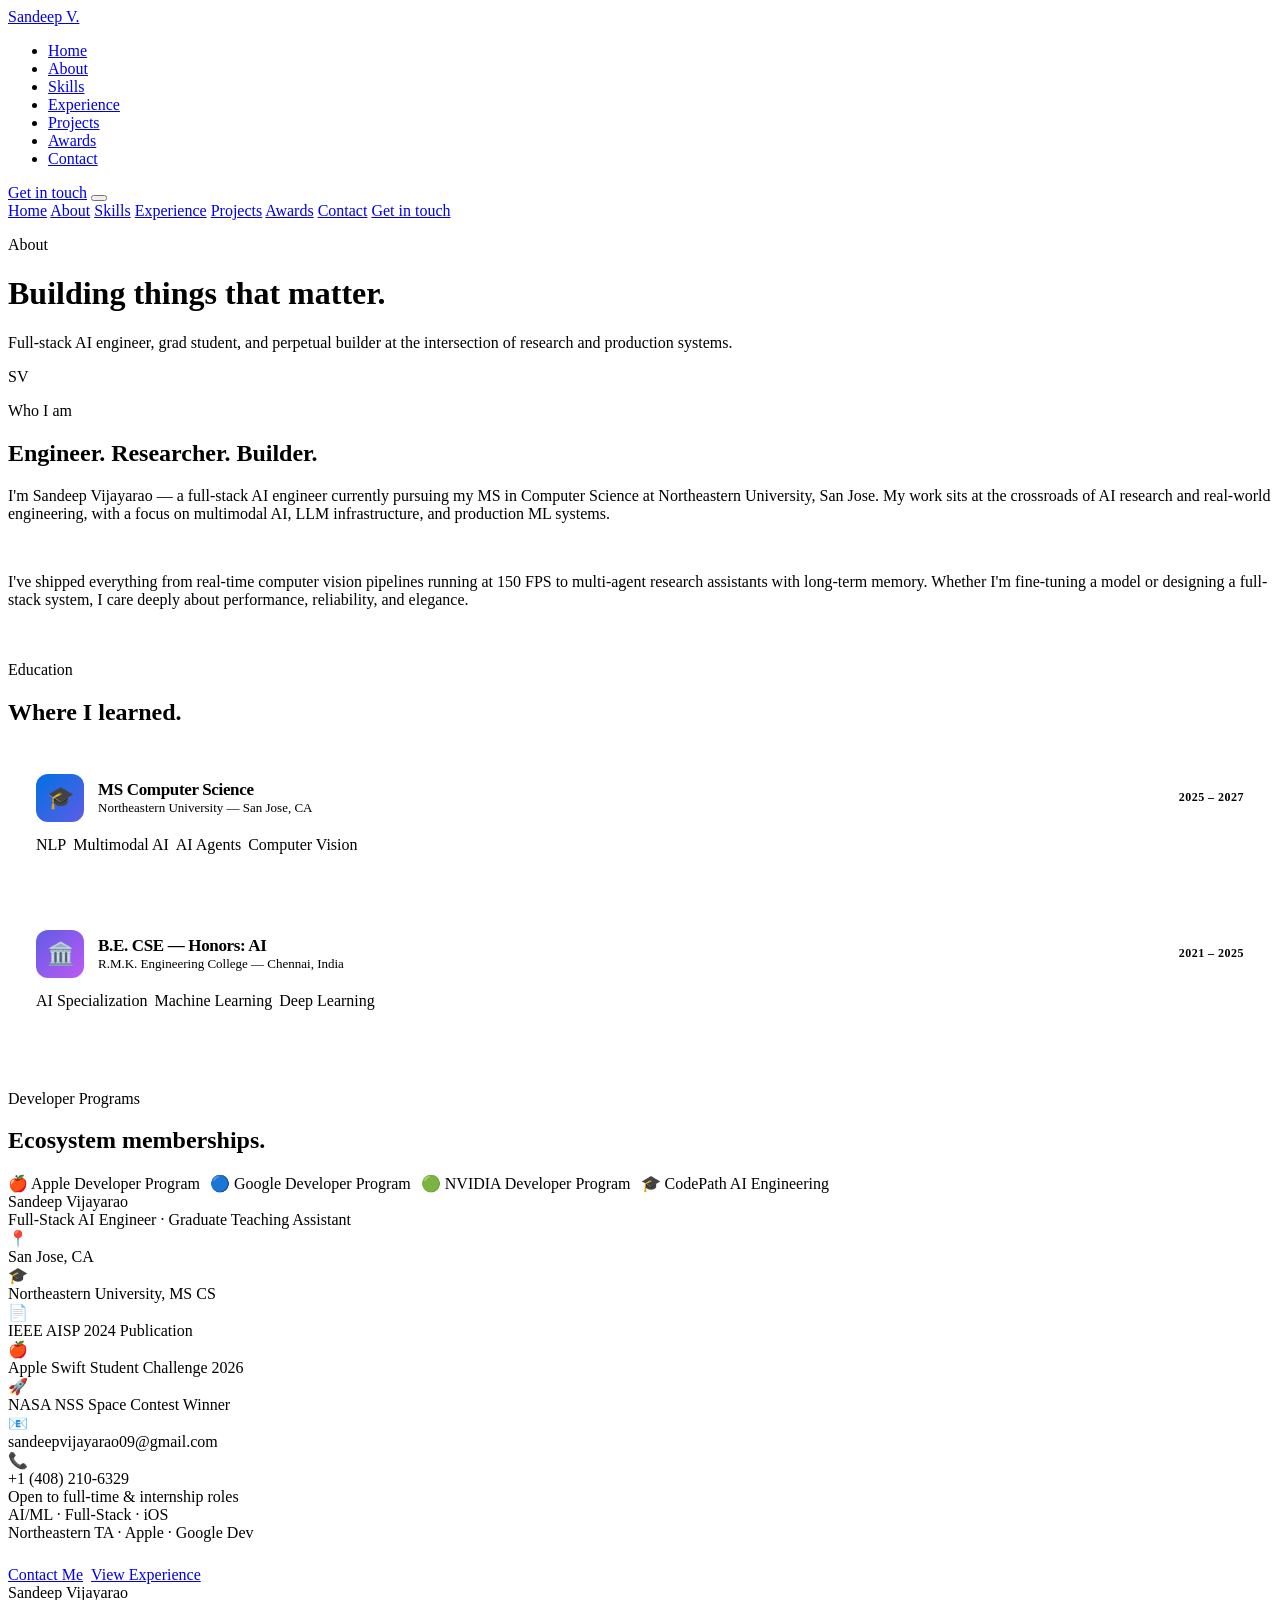
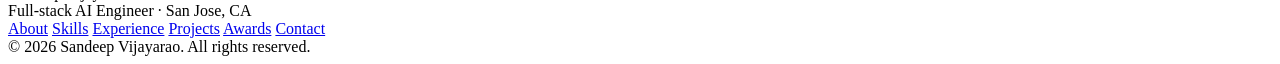
==== about.html @ e849b3b1 "Add files via upload" ====
<!DOCTYPE html>
<html lang="en">
<head>
  <meta charset="UTF-8" />
  <meta name="viewport" content="width=device-width, initial-scale=1.0" />
  <title>About — Sandeep Vijayarao</title>
  <meta name="description" content="Learn about Sandeep Vijayarao — full-stack AI engineer, MS Computer Science student at Northeastern University, Apple Swift Student Challenge winner." />
  <link rel="preconnect" href="https://fonts.googleapis.com" />
  <link rel="preconnect" href="https://fonts.gstatic.com" crossorigin />
  <link href="https://fonts.googleapis.com/css2?family=Inter:wght@300;400;500;600;700&display=swap" rel="stylesheet" />
  <link rel="stylesheet" href="css/style.css" />
</head>
<body>

  <header class="nav">
    <div class="nav__inner">
      <a class="nav__logo" href="index.html">Sandeep <span>V.</span></a>
      <nav aria-label="Primary">
        <ul class="nav__links">
          <li><a href="index.html">Home</a></li>
          <li><a href="about.html">About</a></li>
          <li><a href="skills.html">Skills</a></li>
          <li><a href="experience.html">Experience</a></li>
          <li><a href="projects.html">Projects</a></li>
          <li><a href="awards.html">Awards</a></li>
          <li><a href="contact.html">Contact</a></li>
        </ul>
      </nav>
      <a class="nav__cta" href="contact.html">Get in touch</a>
      <button class="nav__burger" aria-label="Toggle menu" aria-expanded="false">
        <span></span><span></span><span></span>
      </button>
    </div>
    <nav class="nav__drawer" aria-label="Mobile">
      <a href="index.html">Home</a>
      <a href="about.html">About</a>
      <a href="skills.html">Skills</a>
      <a href="experience.html">Experience</a>
      <a href="projects.html">Projects</a>
      <a href="awards.html">Awards</a>
      <a href="contact.html">Contact</a>
      <a class="nav__cta" href="contact.html">Get in touch</a>
    </nav>
  </header>

  <main class="page">
    <div class="page-hero">
      <div class="container">
        <p class="page-hero__eyebrow">About</p>
        <h1 class="page-hero__title">Building things that matter.</h1>
        <p class="page-hero__sub">Full-stack AI engineer, grad student, and perpetual builder at the intersection of research and production systems.</p>
      </div>
    </div>

    <section class="section">
      <div class="container">
        <div class="about-grid">

          <!-- Left: content -->
          <div>
            <div class="reveal">
              <div class="about-avatar-wrap">
                <div class="about-avatar">SV</div>
              </div>
              <p class="section__label">Who I am</p>
              <h2 class="section__title">Engineer. Researcher. Builder.</h2>
              <div class="divider"></div>
              <p class="section__body">
                I'm Sandeep Vijayarao — a full-stack AI engineer currently pursuing my MS in Computer Science at Northeastern University, San Jose. My work sits at the crossroads of AI research and real-world engineering, with a focus on multimodal AI, LLM infrastructure, and production ML systems.
              </p>
              <br />
              <p class="section__body">
                I've shipped everything from real-time computer vision pipelines running at 150 FPS to multi-agent research assistants with long-term memory. Whether I'm fine-tuning a model or designing a full-stack system, I care deeply about performance, reliability, and elegance.
              </p>
            </div>

            <div class="reveal" style="margin-top: 52px;">
              <p class="section__label">Education</p>
              <h2 class="section__title">Where I learned.</h2>
              <div class="divider"></div>

              <div style="display:flex; flex-direction:column; gap:20px;">
                <div class="card card--flat" style="padding:28px; background:var(--bg-secondary);">
                  <div style="display:flex; align-items:center; gap:14px; margin-bottom:14px;">
                    <div style="width:48px;height:48px;border-radius:12px;background:linear-gradient(135deg,#0071e3,#5e5ce6);display:flex;align-items:center;justify-content:center;font-size:22px;flex-shrink:0;">🎓</div>
                    <div>
                      <div style="font-size:17px;font-weight:700;letter-spacing:-0.02em;">MS Computer Science</div>
                      <div style="font-size:13px;color:var(--text-secondary);">Northeastern University &mdash; San Jose, CA</div>
                    </div>
                    <div style="margin-left:auto;font-size:12px;font-weight:600;color:var(--text-tertiary);text-transform:uppercase;letter-spacing:0.04em;">2025 – 2027</div>
                  </div>
                  <div style="display:flex;flex-wrap:wrap;gap:7px;">
                    <span class="pill">NLP</span>
                    <span class="pill">Multimodal AI</span>
                    <span class="pill">AI Agents</span>
                    <span class="pill">Computer Vision</span>
                  </div>
                </div>

                <div class="card card--flat" style="padding:28px; background:var(--bg-secondary);">
                  <div style="display:flex; align-items:center; gap:14px; margin-bottom:14px;">
                    <div style="width:48px;height:48px;border-radius:12px;background:linear-gradient(135deg,#5e5ce6,#bf5af2);display:flex;align-items:center;justify-content:center;font-size:22px;flex-shrink:0;">🏛️</div>
                    <div>
                      <div style="font-size:17px;font-weight:700;letter-spacing:-0.02em;">B.E. CSE &mdash; Honors: AI</div>
                      <div style="font-size:13px;color:var(--text-secondary);">R.M.K. Engineering College &mdash; Chennai, India</div>
                    </div>
                    <div style="margin-left:auto;font-size:12px;font-weight:600;color:var(--text-tertiary);text-transform:uppercase;letter-spacing:0.04em;">2021 – 2025</div>
                  </div>
                  <div style="display:flex;flex-wrap:wrap;gap:7px;">
                    <span class="pill">AI Specialization</span>
                    <span class="pill">Machine Learning</span>
                    <span class="pill">Deep Learning</span>
                  </div>
                </div>
              </div>
            </div>

            <div class="reveal" style="margin-top:52px;">
              <p class="section__label">Developer Programs</p>
              <h2 class="section__title">Ecosystem memberships.</h2>
              <div class="divider"></div>
              <div style="display:flex; flex-wrap:wrap; gap:10px;">
                <span class="pill">🍎 Apple Developer Program</span>
                <span class="pill">🔵 Google Developer Program</span>
                <span class="pill">🟢 NVIDIA Developer Program</span>
                <span class="pill">🎓 CodePath AI Engineering</span>
              </div>
            </div>
          </div>

          <!-- Right: sticky card -->
          <div>
            <div class="about-card reveal">
              <div class="about-card__name">Sandeep Vijayarao</div>
              <div class="about-card__role">Full-Stack AI Engineer &middot; Graduate Teaching Assistant</div>

              <div class="about-card__list">
                <div class="about-card__item">
                  <div class="about-card__item-icon">📍</div>
                  San Jose, CA
                </div>
                <div class="about-card__item">
                  <div class="about-card__item-icon">🎓</div>
                  Northeastern University, MS CS
                </div>
                <div class="about-card__item">
                  <div class="about-card__item-icon">📄</div>
                  IEEE AISP 2024 Publication
                </div>
                <div class="about-card__item">
                  <div class="about-card__item-icon">🍎</div>
                  Apple Swift Student Challenge 2026
                </div>
                <div class="about-card__item">
                  <div class="about-card__item-icon">🚀</div>
                  NASA NSS Space Contest Winner
                </div>
                <div class="about-card__item">
                  <div class="about-card__item-icon">📧</div>
                  sandeepvijayarao09@gmail.com
                </div>
                <div class="about-card__item">
                  <div class="about-card__item-icon">📞</div>
                  +1 (408) 210-6329
                </div>
              </div>

              <div class="about-card__footer">
                <div class="about-status">
                  <span class="status-dot" style="background:#30d158;"></span>
                  Open to full-time &amp; internship roles
                </div>
                <div class="about-status">
                  <span class="status-dot" style="background:var(--accent);"></span>
                  AI/ML &middot; Full-Stack &middot; iOS
                </div>
                <div class="about-status">
                  <span class="status-dot" style="background:#5e5ce6;"></span>
                  Northeastern TA &middot; Apple &middot; Google Dev
                </div>
              </div>

              <div style="margin-top:24px; display:flex; gap:8px; flex-wrap:wrap;">
                <a class="btn btn--primary btn--sm" href="contact.html">Contact Me</a>
                <a class="btn btn--secondary btn--sm" href="experience.html">View Experience</a>
              </div>
            </div>
          </div>

        </div>
      </div>
    </section>
  </main>

  <footer class="footer">
    <div class="container">
      <div class="footer__inner">
        <div>
          <div class="footer__brand">Sandeep Vijayarao</div>
          <div class="footer__tagline">Full-stack AI Engineer &middot; San Jose, CA</div>
        </div>
        <nav class="footer__links" aria-label="Footer">
          <a href="about.html">About</a>
          <a href="skills.html">Skills</a>
          <a href="experience.html">Experience</a>
          <a href="projects.html">Projects</a>
          <a href="awards.html">Awards</a>
          <a href="contact.html">Contact</a>
        </nav>
      </div>
      <div class="footer__copy">&copy; 2026 Sandeep Vijayarao. All rights reserved.</div>
    </div>
  </footer>

  <script src="js/main.js"></script>
</body>
</html>
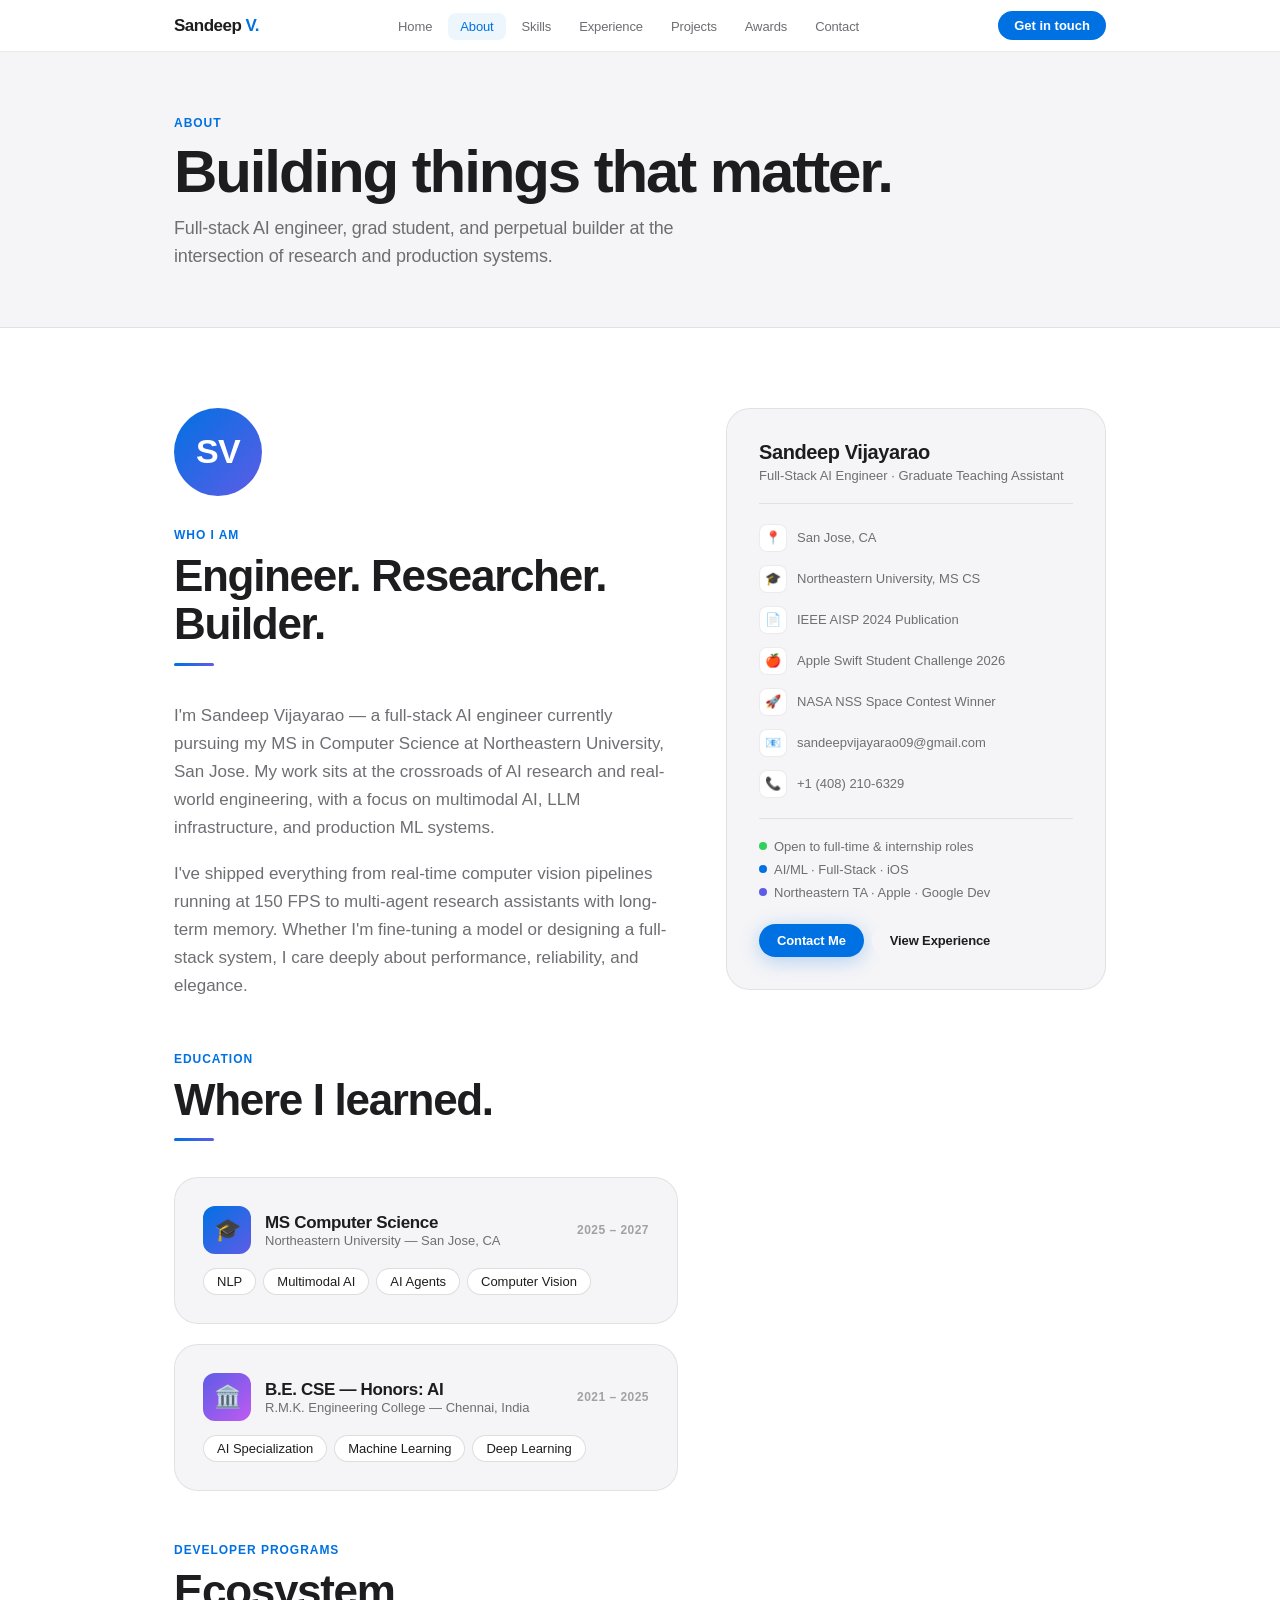
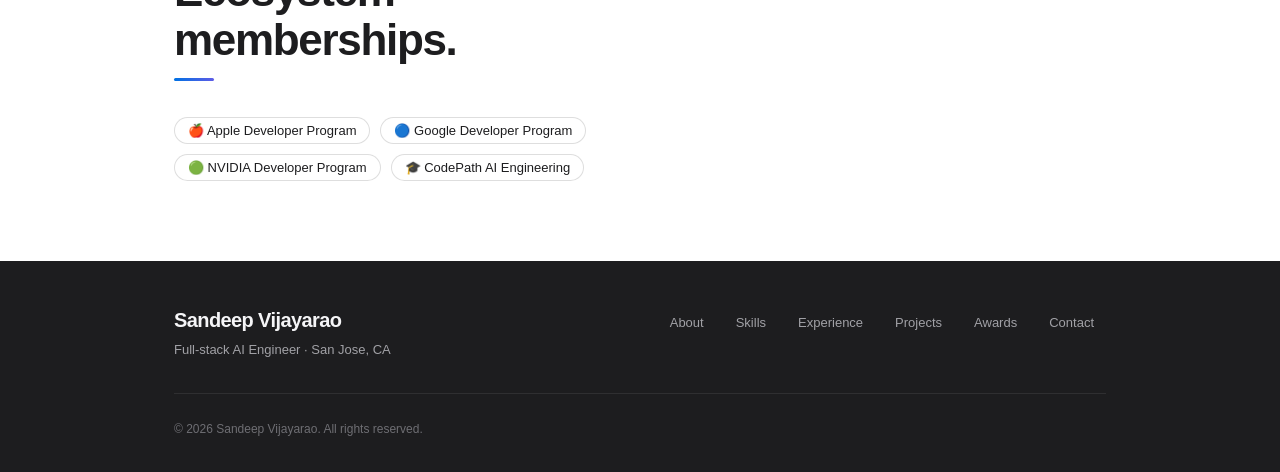
==== commit 7f361302: "Update stylesheet and script links in about.html" ====
--- a/about.html
+++ b/about.html
@@ -8,7 +8,7 @@
   <link rel="preconnect" href="https://fonts.googleapis.com" />
   <link rel="preconnect" href="https://fonts.gstatic.com" crossorigin />
   <link href="https://fonts.googleapis.com/css2?family=Inter:wght@300;400;500;600;700&display=swap" rel="stylesheet" />
-  <link rel="stylesheet" href="css/style.css" />
+  <link rel="stylesheet" href="style.css" />
 </head>
 <body>
 
@@ -212,6 +212,6 @@
     </div>
   </footer>
 
-  <script src="js/main.js"></script>
+  <script src="main.js"></script>
 </body>
 </html>
--- a/style.css
+++ b/style.css
@@ -0,0 +1,1181 @@
+/* ============================================================
+   ROOT & RESET
+   ============================================================ */
+*, *::before, *::after { box-sizing: border-box; margin: 0; padding: 0; }
+
+:root {
+  --bg:             #ffffff;
+  --bg-secondary:   #f5f5f7;
+  --bg-tertiary:    #fbfbfd;
+  --text-primary:   #1d1d1f;
+  --text-secondary: #6e6e73;
+  --text-tertiary:  #a1a1a6;
+  --accent:         #0071e3;
+  --accent-hover:   #0077ed;
+  --accent-dark:    #005bbf;
+  --border:         rgba(0,0,0,0.08);
+  --border-strong:  rgba(0,0,0,0.13);
+  --shadow-xs:      0 1px 4px rgba(0,0,0,0.05);
+  --shadow-sm:      0 2px 12px rgba(0,0,0,0.06);
+  --shadow-md:      0 8px 40px rgba(0,0,0,0.10);
+  --shadow-lg:      0 20px 60px rgba(0,0,0,0.13);
+  --radius-sm:      12px;
+  --radius-md:      18px;
+  --radius-lg:      24px;
+  --nav-h:          52px;
+  --max-w:          980px;
+  --font: "Inter", -apple-system, BlinkMacSystemFont, "SF Pro Display", "Segoe UI", sans-serif;
+  --transition: 0.22s ease;
+}
+
+html {
+  scroll-behavior: smooth;
+  -webkit-font-smoothing: antialiased;
+  -moz-osx-font-smoothing: grayscale;
+}
+
+body {
+  font-family: var(--font);
+  background: var(--bg);
+  color: var(--text-primary);
+  overflow-x: hidden;
+  min-height: 100vh;
+}
+
+img { display: block; max-width: 100%; }
+a { color: inherit; text-decoration: none; }
+ul, ol { list-style: none; }
+
+/* ============================================================
+   NAV
+   ============================================================ */
+.nav {
+  position: fixed;
+  top: 0; left: 0; right: 0;
+  z-index: 200;
+  height: var(--nav-h);
+  background: rgba(255,255,255,0.76);
+  backdrop-filter: saturate(180%) blur(24px);
+  -webkit-backdrop-filter: saturate(180%) blur(24px);
+  border-bottom: 1px solid var(--border);
+}
+
+.nav__inner {
+  max-width: var(--max-w);
+  margin: 0 auto;
+  height: 100%;
+  display: flex;
+  align-items: center;
+  justify-content: space-between;
+  padding: 0 24px;
+}
+
+.nav__logo {
+  font-size: 17px;
+  font-weight: 700;
+  color: var(--text-primary);
+  letter-spacing: -0.03em;
+  flex-shrink: 0;
+}
+
+.nav__logo span { color: var(--accent); }
+
+.nav__links {
+  display: flex;
+  gap: 4px;
+}
+
+.nav__links a {
+  font-size: 13px;
+  font-weight: 500;
+  color: var(--text-secondary);
+  padding: 6px 12px;
+  border-radius: 8px;
+  transition: color var(--transition), background var(--transition);
+  letter-spacing: -0.01em;
+  white-space: nowrap;
+}
+
+.nav__links a:hover   { color: var(--text-primary); background: var(--bg-secondary); }
+.nav__links a.active  { color: var(--accent); background: rgba(0,113,227,0.07); }
+
+.nav__cta {
+  display: inline-flex;
+  align-items: center;
+  gap: 5px;
+  font-size: 13px;
+  font-weight: 600;
+  color: #fff;
+  background: var(--accent);
+  padding: 7px 16px;
+  border-radius: 100px;
+  transition: background var(--transition), transform var(--transition), box-shadow var(--transition);
+  white-space: nowrap;
+  flex-shrink: 0;
+}
+
+.nav__cta:hover {
+  background: var(--accent-hover);
+  transform: translateY(-1px);
+  box-shadow: 0 4px 16px rgba(0,113,227,0.30);
+}
+
+/* Hamburger */
+.nav__burger {
+  display: none;
+  flex-direction: column;
+  gap: 5px;
+  cursor: pointer;
+  padding: 4px;
+  border: none;
+  background: none;
+}
+
+.nav__burger span {
+  display: block;
+  width: 22px;
+  height: 2px;
+  background: var(--text-primary);
+  border-radius: 2px;
+  transition: transform var(--transition), opacity var(--transition);
+}
+
+/* Mobile drawer */
+.nav__drawer {
+  display: none;
+  position: fixed;
+  top: var(--nav-h);
+  left: 0; right: 0;
+  background: rgba(255,255,255,0.97);
+  backdrop-filter: blur(24px);
+  border-bottom: 1px solid var(--border);
+  padding: 16px 24px 20px;
+  z-index: 199;
+  flex-direction: column;
+  gap: 4px;
+  box-shadow: var(--shadow-md);
+}
+
+.nav__drawer a {
+  font-size: 15px;
+  font-weight: 500;
+  color: var(--text-secondary);
+  padding: 10px 12px;
+  border-radius: 10px;
+  transition: color var(--transition), background var(--transition);
+}
+
+.nav__drawer a:hover  { color: var(--text-primary); background: var(--bg-secondary); }
+.nav__drawer a.active { color: var(--accent); background: rgba(0,113,227,0.07); }
+.nav__drawer .nav__cta { margin-top: 8px; justify-content: center; }
+
+/* Open state */
+.nav--open .nav__drawer { display: flex; }
+.nav--open .nav__burger span:nth-child(1) { transform: translateY(7px) rotate(45deg); }
+.nav--open .nav__burger span:nth-child(2) { opacity: 0; }
+.nav--open .nav__burger span:nth-child(3) { transform: translateY(-7px) rotate(-45deg); }
+
+/* ============================================================
+   PAGE WRAPPER
+   ============================================================ */
+.page {
+  padding-top: var(--nav-h);
+  min-height: 100vh;
+}
+
+.container {
+  max-width: var(--max-w);
+  margin: 0 auto;
+  padding: 0 24px;
+}
+
+/* ============================================================
+   PAGE HERO (shared banner for inner pages)
+   ============================================================ */
+.page-hero {
+  background: var(--bg-secondary);
+  padding: 64px 0 56px;
+  border-bottom: 1px solid var(--border);
+}
+
+.page-hero__eyebrow {
+  font-size: 12px;
+  font-weight: 700;
+  text-transform: uppercase;
+  letter-spacing: 0.08em;
+  color: var(--accent);
+  margin-bottom: 10px;
+}
+
+.page-hero__title {
+  font-size: clamp(36px, 5vw, 60px);
+  font-weight: 700;
+  letter-spacing: -0.035em;
+  line-height: 1.05;
+  color: var(--text-primary);
+}
+
+.page-hero__sub {
+  font-size: 18px;
+  color: var(--text-secondary);
+  margin-top: 12px;
+  max-width: 520px;
+  line-height: 1.55;
+  letter-spacing: -0.01em;
+}
+
+/* ============================================================
+   SECTION UTILITIES
+   ============================================================ */
+.section { padding: 80px 0; }
+.section--alt { background: var(--bg-secondary); }
+.section--dark { background: #1d1d1f; color: #f5f5f7; }
+
+.section__label {
+  font-size: 12px;
+  font-weight: 700;
+  text-transform: uppercase;
+  letter-spacing: 0.08em;
+  color: var(--accent);
+  margin-bottom: 10px;
+}
+
+.section__dark .section__label { color: #5e5ce6; }
+
+.section__title {
+  font-size: clamp(28px, 4vw, 44px);
+  font-weight: 700;
+  letter-spacing: -0.03em;
+  line-height: 1.1;
+  margin-bottom: 12px;
+}
+
+.section__body {
+  font-size: 17px;
+  color: var(--text-secondary);
+  line-height: 1.65;
+  max-width: 600px;
+}
+
+.divider {
+  width: 40px; height: 3px;
+  background: linear-gradient(90deg, var(--accent), #5e5ce6);
+  border-radius: 2px;
+  margin: 14px 0 36px;
+}
+
+.divider--center { margin-left: auto; margin-right: auto; }
+.divider--purple { background: linear-gradient(90deg, #5e5ce6, #bf5af2); }
+
+/* ============================================================
+   BUTTONS
+   ============================================================ */
+.btn {
+  display: inline-flex;
+  align-items: center;
+  gap: 7px;
+  font-size: 15px;
+  font-weight: 600;
+  border-radius: 100px;
+  padding: 13px 26px;
+  text-decoration: none;
+  transition: background var(--transition), transform var(--transition), box-shadow var(--transition);
+  cursor: pointer;
+  border: none;
+  letter-spacing: -0.01em;
+}
+
+.btn--primary {
+  background: var(--accent);
+  color: #fff;
+  box-shadow: 0 4px 20px rgba(0,113,227,0.28);
+}
+
+.btn--primary:hover {
+  background: var(--accent-hover);
+  transform: translateY(-2px);
+  box-shadow: 0 6px 28px rgba(0,113,227,0.38);
+}
+
+.btn--secondary {
+  background: var(--bg-secondary);
+  color: var(--text-primary);
+}
+
+.btn--secondary:hover {
+  background: #e8e8ed;
+  transform: translateY(-2px);
+}
+
+.btn--outline {
+  background: transparent;
+  color: var(--accent);
+  border: 1.5px solid var(--accent);
+}
+
+.btn--outline:hover {
+  background: rgba(0,113,227,0.06);
+  transform: translateY(-2px);
+}
+
+.btn--sm { font-size: 13px; padding: 9px 18px; }
+
+/* ============================================================
+   CARDS
+   ============================================================ */
+.card {
+  background: var(--bg);
+  border-radius: var(--radius-lg);
+  border: 1px solid var(--border);
+  box-shadow: var(--shadow-sm);
+  transition: transform var(--transition), box-shadow var(--transition);
+}
+
+.card:hover {
+  transform: translateY(-4px);
+  box-shadow: var(--shadow-lg);
+}
+
+.card--flat { box-shadow: none; }
+.card--flat:hover { box-shadow: var(--shadow-md); }
+
+.card--dark {
+  background: rgba(255,255,255,0.04);
+  border-color: rgba(255,255,255,0.10);
+}
+
+.card--dark:hover { background: rgba(255,255,255,0.07); }
+
+/* ============================================================
+   TAGS / PILLS
+   ============================================================ */
+.tag {
+  display: inline-block;
+  font-size: 11px;
+  font-weight: 700;
+  text-transform: uppercase;
+  letter-spacing: 0.04em;
+  padding: 3px 10px;
+  border-radius: 100px;
+}
+
+.tag--blue   { background: rgba(0,113,227,0.10);  color: #0055b8; }
+.tag--purple { background: rgba(94,92,230,0.10);  color: #4846b8; }
+.tag--green  { background: rgba(48,209,88,0.12);  color: #1a7a3a; }
+.tag--orange { background: rgba(255,159,10,0.12); color: #955a00; }
+.tag--red    { background: rgba(255,69,58,0.10);  color: #b52b22; }
+.tag--indigo { background: rgba(191,90,242,0.10); color: #7d35a8; }
+
+.pill {
+  display: inline-block;
+  font-size: 13px;
+  font-weight: 500;
+  color: var(--text-primary);
+  background: var(--bg);
+  border: 1px solid var(--border-strong);
+  padding: 5px 13px;
+  border-radius: 100px;
+}
+
+/* ============================================================
+   REVEAL ANIMATION
+   ============================================================ */
+.reveal {
+  opacity: 0;
+  transform: translateY(20px);
+  transition: opacity 0.55s ease, transform 0.55s ease;
+}
+
+.reveal.visible { opacity: 1; transform: none; }
+
+/* stagger children */
+.reveal-group > * {
+  opacity: 0;
+  transform: translateY(20px);
+  transition: opacity 0.5s ease, transform 0.5s ease;
+}
+
+.reveal-group.visible > *:nth-child(1) { opacity:1; transform:none; transition-delay:0.05s; }
+.reveal-group.visible > *:nth-child(2) { opacity:1; transform:none; transition-delay:0.12s; }
+.reveal-group.visible > *:nth-child(3) { opacity:1; transform:none; transition-delay:0.19s; }
+.reveal-group.visible > *:nth-child(4) { opacity:1; transform:none; transition-delay:0.26s; }
+.reveal-group.visible > *:nth-child(5) { opacity:1; transform:none; transition-delay:0.33s; }
+.reveal-group.visible > *:nth-child(6) { opacity:1; transform:none; transition-delay:0.40s; }
+.reveal-group.visible > *:nth-child(7) { opacity:1; transform:none; transition-delay:0.47s; }
+
+/* ============================================================
+   FOOTER
+   ============================================================ */
+.footer {
+  background: #1d1d1f;
+  color: #a1a1a6;
+  padding: 48px 0 36px;
+}
+
+.footer__inner {
+  display: grid;
+  grid-template-columns: 1fr auto;
+  gap: 32px;
+  align-items: start;
+  padding-bottom: 32px;
+  border-bottom: 1px solid rgba(255,255,255,0.08);
+  margin-bottom: 28px;
+}
+
+.footer__brand { font-size: 20px; font-weight: 700; color: #f5f5f7; letter-spacing: -0.03em; margin-bottom: 8px; }
+.footer__tagline { font-size: 13px; color: #a1a1a6; max-width: 280px; line-height: 1.6; }
+
+.footer__links {
+  display: flex;
+  gap: 8px;
+  flex-wrap: wrap;
+  justify-content: flex-end;
+}
+
+.footer__links a {
+  font-size: 13px;
+  color: #a1a1a6;
+  padding: 6px 12px;
+  border-radius: 8px;
+  transition: color var(--transition), background var(--transition);
+}
+
+.footer__links a:hover { color: #f5f5f7; background: rgba(255,255,255,0.06); }
+
+.footer__copy { font-size: 12px; color: #6e6e73; }
+
+/* ============================================================
+   ---- HOME PAGE ----
+   ============================================================ */
+
+/* Hero */
+.hero {
+  min-height: 100svh;
+  display: flex;
+  flex-direction: column;
+  align-items: center;
+  justify-content: center;
+  text-align: center;
+  padding: calc(var(--nav-h) + 60px) 24px 80px;
+  background: linear-gradient(180deg, #fbfbfd 0%, #ffffff 100%);
+  position: relative;
+  overflow: hidden;
+}
+
+.hero::before {
+  content: "";
+  position: absolute;
+  top: -180px; left: 50%;
+  transform: translateX(-50%);
+  width: 860px; height: 860px;
+  background: radial-gradient(circle, rgba(0,113,227,0.065) 0%, transparent 68%);
+  pointer-events: none;
+}
+
+.hero__badge {
+  display: inline-flex;
+  align-items: center;
+  gap: 8px;
+  font-size: 12px;
+  font-weight: 600;
+  color: var(--accent);
+  letter-spacing: 0.05em;
+  text-transform: uppercase;
+  margin-bottom: 28px;
+  padding: 6px 16px;
+  background: rgba(0,113,227,0.07);
+  border-radius: 100px;
+  border: 1px solid rgba(0,113,227,0.16);
+}
+
+.hero__badge-dot {
+  width: 7px; height: 7px;
+  background: #30d158;
+  border-radius: 50%;
+  flex-shrink: 0;
+  box-shadow: 0 0 0 2px rgba(48,209,88,0.2);
+  animation: pulse 2s infinite;
+}
+
+@keyframes pulse {
+  0%, 100% { box-shadow: 0 0 0 2px rgba(48,209,88,0.2); }
+  50%       { box-shadow: 0 0 0 6px rgba(48,209,88,0.0); }
+}
+
+.hero__name {
+  font-size: clamp(54px, 9vw, 100px);
+  font-weight: 700;
+  letter-spacing: -0.045em;
+  line-height: 0.97;
+  color: var(--text-primary);
+  margin-bottom: 22px;
+}
+
+.hero__name-grad {
+  background: linear-gradient(135deg, #0071e3 0%, #5e5ce6 48%, #bf5af2 100%);
+  -webkit-background-clip: text;
+  -webkit-text-fill-color: transparent;
+  background-clip: text;
+}
+
+.hero__subtitle {
+  font-size: clamp(17px, 2.4vw, 22px);
+  color: var(--text-secondary);
+  max-width: 540px;
+  line-height: 1.52;
+  letter-spacing: -0.012em;
+  margin-bottom: 40px;
+}
+
+.hero__actions {
+  display: flex;
+  gap: 12px;
+  flex-wrap: wrap;
+  justify-content: center;
+  margin-bottom: 72px;
+}
+
+.hero__stats {
+  display: flex;
+  gap: 0;
+  border: 1px solid var(--border);
+  border-radius: var(--radius-md);
+  overflow: hidden;
+  background: var(--bg);
+  box-shadow: var(--shadow-sm);
+}
+
+.hero__stat {
+  padding: 20px 32px;
+  text-align: center;
+  border-right: 1px solid var(--border);
+  flex: 1;
+  min-width: 100px;
+}
+
+.hero__stat:last-child { border-right: none; }
+
+.hero__stat-value {
+  font-size: 26px;
+  font-weight: 700;
+  letter-spacing: -0.03em;
+  color: var(--text-primary);
+  line-height: 1;
+}
+
+.hero__stat-label {
+  font-size: 11px;
+  font-weight: 600;
+  text-transform: uppercase;
+  letter-spacing: 0.05em;
+  color: var(--text-tertiary);
+  margin-top: 5px;
+}
+
+/* Quick nav cards on home */
+.home-nav {
+  display: grid;
+  grid-template-columns: repeat(3, 1fr);
+  gap: 16px;
+  margin-top: 48px;
+}
+
+.home-nav__card {
+  background: var(--bg);
+  border: 1px solid var(--border);
+  border-radius: var(--radius-md);
+  padding: 28px 24px;
+  display: flex;
+  flex-direction: column;
+  gap: 10px;
+  transition: transform var(--transition), box-shadow var(--transition), border-color var(--transition);
+}
+
+.home-nav__card:hover {
+  transform: translateY(-4px);
+  box-shadow: var(--shadow-md);
+  border-color: rgba(0,113,227,0.2);
+}
+
+.home-nav__icon {
+  font-size: 26px;
+  width: 48px; height: 48px;
+  display: flex;
+  align-items: center;
+  justify-content: center;
+  border-radius: 12px;
+  background: var(--bg-secondary);
+}
+
+.home-nav__title {
+  font-size: 16px;
+  font-weight: 600;
+  letter-spacing: -0.015em;
+}
+
+.home-nav__desc {
+  font-size: 13px;
+  color: var(--text-secondary);
+  line-height: 1.55;
+}
+
+.home-nav__arrow {
+  font-size: 18px;
+  color: var(--accent);
+  margin-top: auto;
+}
+
+/* ============================================================
+   ---- ABOUT PAGE ----
+   ============================================================ */
+.about-grid {
+  display: grid;
+  grid-template-columns: 1fr 380px;
+  gap: 48px;
+  align-items: start;
+}
+
+.about-avatar-wrap {
+  position: relative;
+  margin-bottom: 32px;
+}
+
+.about-avatar {
+  width: 88px; height: 88px;
+  background: linear-gradient(135deg, #0071e3, #5e5ce6);
+  border-radius: 50%;
+  display: flex;
+  align-items: center;
+  justify-content: center;
+  font-size: 34px;
+  font-weight: 700;
+  color: #fff;
+  letter-spacing: -0.02em;
+}
+
+.about-card {
+  background: var(--bg-secondary);
+  border-radius: var(--radius-lg);
+  padding: 32px;
+  border: 1px solid var(--border);
+  position: sticky;
+  top: calc(var(--nav-h) + 24px);
+}
+
+.about-card__name {
+  font-size: 20px;
+  font-weight: 700;
+  letter-spacing: -0.02em;
+  margin-bottom: 4px;
+}
+
+.about-card__role {
+  font-size: 13px;
+  color: var(--text-secondary);
+  margin-bottom: 20px;
+  padding-bottom: 20px;
+  border-bottom: 1px solid var(--border);
+}
+
+.about-card__list {
+  display: flex;
+  flex-direction: column;
+  gap: 13px;
+}
+
+.about-card__item {
+  display: flex;
+  align-items: center;
+  gap: 10px;
+  font-size: 13px;
+  color: var(--text-secondary);
+}
+
+.about-card__item-icon {
+  width: 28px; height: 28px;
+  background: var(--bg);
+  border-radius: 8px;
+  border: 1px solid var(--border);
+  display: flex;
+  align-items: center;
+  justify-content: center;
+  font-size: 13px;
+  flex-shrink: 0;
+}
+
+.about-status {
+  display: flex;
+  align-items: center;
+  gap: 7px;
+  font-size: 13px;
+  color: var(--text-secondary);
+}
+
+.status-dot {
+  width: 8px; height: 8px;
+  border-radius: 50%;
+  flex-shrink: 0;
+}
+
+.about-card__footer {
+  margin-top: 20px;
+  padding-top: 20px;
+  border-top: 1px solid var(--border);
+  display: flex;
+  flex-direction: column;
+  gap: 8px;
+}
+
+/* ============================================================
+   ---- SKILLS PAGE ----
+   ============================================================ */
+.skills-grid {
+  display: grid;
+  grid-template-columns: repeat(3, 1fr);
+  gap: 16px;
+}
+
+.skill-card {
+  background: var(--bg);
+  border-radius: var(--radius-md);
+  padding: 28px;
+  border: 1px solid var(--border);
+  transition: transform var(--transition), box-shadow var(--transition);
+}
+
+.skill-card:hover {
+  transform: translateY(-4px);
+  box-shadow: var(--shadow-md);
+}
+
+.skill-card__icon { font-size: 30px; margin-bottom: 14px; }
+
+.skill-card__name {
+  font-size: 11px;
+  font-weight: 700;
+  text-transform: uppercase;
+  letter-spacing: 0.07em;
+  color: var(--text-tertiary);
+  margin-bottom: 14px;
+}
+
+.skill-card__tags { display: flex; flex-wrap: wrap; gap: 7px; }
+
+/* proficiency bar */
+.skill-bar { margin-top: 20px; padding-top: 20px; border-top: 1px solid var(--border); }
+
+.skill-bar__item { margin-bottom: 14px; }
+.skill-bar__item:last-child { margin-bottom: 0; }
+
+.skill-bar__label {
+  display: flex;
+  justify-content: space-between;
+  font-size: 13px;
+  font-weight: 500;
+  margin-bottom: 6px;
+}
+
+.skill-bar__label span:last-child { color: var(--text-tertiary); }
+
+.skill-bar__track {
+  height: 5px;
+  background: var(--bg-secondary);
+  border-radius: 100px;
+  overflow: hidden;
+}
+
+.skill-bar__fill {
+  height: 100%;
+  background: linear-gradient(90deg, var(--accent), #5e5ce6);
+  border-radius: 100px;
+  width: 0;
+  transition: width 1s cubic-bezier(0.16,1,0.3,1);
+}
+
+/* ============================================================
+   ---- EXPERIENCE PAGE ----
+   ============================================================ */
+.exp-timeline {
+  position: relative;
+  padding-left: 28px;
+}
+
+.exp-timeline::before {
+  content: "";
+  position: absolute;
+  left: 0; top: 8px; bottom: 0;
+  width: 2px;
+  background: linear-gradient(180deg, var(--accent) 0%, rgba(0,113,227,0.08) 100%);
+  border-radius: 2px;
+}
+
+.exp-item {
+  position: relative;
+  padding-bottom: 44px;
+}
+
+.exp-item:last-child { padding-bottom: 0; }
+
+.exp-item::before {
+  content: "";
+  position: absolute;
+  left: -33px; top: 10px;
+  width: 12px; height: 12px;
+  background: var(--bg);
+  border: 2.5px solid var(--accent);
+  border-radius: 50%;
+}
+
+.exp-item__header {
+  display: flex;
+  align-items: flex-start;
+  gap: 14px;
+  margin-bottom: 10px;
+}
+
+.exp-item__logo {
+  width: 44px; height: 44px;
+  background: var(--bg-secondary);
+  border-radius: 11px;
+  border: 1px solid var(--border);
+  display: flex;
+  align-items: center;
+  justify-content: center;
+  font-size: 20px;
+  flex-shrink: 0;
+}
+
+.exp-item__role {
+  font-size: 18px;
+  font-weight: 700;
+  letter-spacing: -0.02em;
+}
+
+.exp-item__org {
+  font-size: 14px;
+  color: var(--text-secondary);
+  margin-top: 2px;
+}
+
+.exp-item__date {
+  margin-left: auto;
+  font-size: 12px;
+  font-weight: 600;
+  color: var(--text-tertiary);
+  white-space: nowrap;
+  padding-top: 4px;
+  text-transform: uppercase;
+  letter-spacing: 0.04em;
+}
+
+.exp-item__desc {
+  font-size: 15px;
+  color: var(--text-secondary);
+  line-height: 1.65;
+  margin-top: 12px;
+}
+
+.exp-item__tags { display: flex; flex-wrap: wrap; gap: 6px; margin-top: 14px; }
+
+/* ============================================================
+   ---- PROJECTS PAGE ----
+   ============================================================ */
+.projects-grid {
+  display: grid;
+  grid-template-columns: repeat(auto-fill, minmax(300px, 1fr));
+  gap: 20px;
+}
+
+.project-card {
+  background: var(--bg);
+  border-radius: var(--radius-lg);
+  padding: 32px;
+  border: 1px solid var(--border);
+  box-shadow: var(--shadow-xs);
+  transition: transform var(--transition), box-shadow var(--transition);
+  display: flex;
+  flex-direction: column;
+}
+
+.project-card:hover {
+  transform: translateY(-6px);
+  box-shadow: var(--shadow-lg);
+}
+
+.project-card__icon {
+  width: 54px; height: 54px;
+  border-radius: 14px;
+  display: flex;
+  align-items: center;
+  justify-content: center;
+  font-size: 26px;
+  margin-bottom: 20px;
+}
+
+.project-card__title {
+  font-size: 18px;
+  font-weight: 700;
+  letter-spacing: -0.02em;
+  margin-bottom: 10px;
+}
+
+.project-card__desc {
+  font-size: 14px;
+  color: var(--text-secondary);
+  line-height: 1.65;
+  flex: 1;
+  margin-bottom: 20px;
+}
+
+.project-card__footer {
+  display: flex;
+  align-items: center;
+  justify-content: space-between;
+}
+
+.project-card__tags { display: flex; flex-wrap: wrap; gap: 6px; }
+
+.project-card__link {
+  font-size: 13px;
+  font-weight: 600;
+  color: var(--accent);
+  transition: opacity var(--transition);
+  white-space: nowrap;
+}
+
+.project-card__link:hover { opacity: 0.7; }
+
+/* featured project */
+.project-card--featured {
+  grid-column: span 2;
+  flex-direction: row;
+  gap: 32px;
+  align-items: center;
+}
+
+.project-card--featured .project-card__body { flex: 1; }
+
+.project-card--featured .project-card__visual {
+  width: 200px;
+  flex-shrink: 0;
+  height: 140px;
+  border-radius: var(--radius-md);
+  display: flex;
+  align-items: center;
+  justify-content: center;
+  font-size: 64px;
+}
+
+/* ============================================================
+   ---- AWARDS PAGE ----
+   ============================================================ */
+.awards-dark { background: #1d1d1f; }
+
+.awards-grid {
+  display: grid;
+  grid-template-columns: repeat(auto-fill, minmax(280px, 1fr));
+  gap: 16px;
+}
+
+.award-card {
+  background: rgba(255,255,255,0.04);
+  border: 1px solid rgba(255,255,255,0.09);
+  border-radius: var(--radius-md);
+  padding: 28px;
+  transition: background var(--transition), transform var(--transition);
+}
+
+.award-card:hover {
+  background: rgba(255,255,255,0.07);
+  transform: translateY(-3px);
+}
+
+.award-card__icon { font-size: 30px; margin-bottom: 16px; }
+.award-card__title { font-size: 16px; font-weight: 700; color: #f5f5f7; margin-bottom: 7px; letter-spacing: -0.01em; }
+.award-card__body { font-size: 13px; color: #a1a1a6; line-height: 1.65; }
+
+/* certs */
+.certs-grid {
+  display: grid;
+  grid-template-columns: repeat(auto-fill, minmax(240px, 1fr));
+  gap: 14px;
+}
+
+.cert-card {
+  background: var(--bg);
+  border: 1px solid var(--border);
+  border-radius: var(--radius-sm);
+  padding: 20px;
+  display: flex;
+  align-items: center;
+  gap: 14px;
+  transition: transform var(--transition), box-shadow var(--transition);
+}
+
+.cert-card:hover { transform: translateY(-2px); box-shadow: var(--shadow-md); }
+
+.cert-card__icon {
+  width: 44px; height: 44px;
+  border-radius: 11px;
+  background: var(--bg-secondary);
+  display: flex;
+  align-items: center;
+  justify-content: center;
+  font-size: 22px;
+  flex-shrink: 0;
+}
+
+.cert-card__name { font-size: 14px; font-weight: 600; letter-spacing: -0.01em; }
+.cert-card__org  { font-size: 12px; color: var(--text-tertiary); margin-top: 2px; }
+
+/* ============================================================
+   ---- CONTACT PAGE ----
+   ============================================================ */
+.contact-grid {
+  display: grid;
+  grid-template-columns: 1fr 400px;
+  gap: 48px;
+  align-items: start;
+}
+
+.contact-links { display: flex; flex-direction: column; gap: 12px; }
+
+.contact-link {
+  display: flex;
+  align-items: center;
+  gap: 14px;
+  padding: 18px 20px;
+  background: var(--bg);
+  border: 1px solid var(--border);
+  border-radius: var(--radius-md);
+  transition: transform var(--transition), box-shadow var(--transition), border-color var(--transition);
+}
+
+.contact-link:hover {
+  transform: translateY(-2px);
+  box-shadow: var(--shadow-md);
+  border-color: rgba(0,113,227,0.25);
+}
+
+.contact-link__icon {
+  width: 44px; height: 44px;
+  border-radius: 11px;
+  background: rgba(0,113,227,0.08);
+  display: flex;
+  align-items: center;
+  justify-content: center;
+  flex-shrink: 0;
+}
+
+.contact-link__icon svg { width: 20px; height: 20px; }
+
+.contact-link__label { font-size: 12px; font-weight: 600; text-transform: uppercase; letter-spacing: 0.05em; color: var(--text-tertiary); }
+.contact-link__value { font-size: 15px; font-weight: 500; color: var(--text-primary); }
+
+/* form */
+.contact-form {
+  background: var(--bg-secondary);
+  border-radius: var(--radius-lg);
+  padding: 36px;
+  border: 1px solid var(--border);
+}
+
+.contact-form__title { font-size: 22px; font-weight: 700; letter-spacing: -0.02em; margin-bottom: 24px; }
+
+.form-group { margin-bottom: 18px; }
+.form-group:last-of-type { margin-bottom: 0; }
+
+.form-label {
+  display: block;
+  font-size: 13px;
+  font-weight: 600;
+  color: var(--text-secondary);
+  margin-bottom: 7px;
+  letter-spacing: -0.01em;
+}
+
+.form-input,
+.form-textarea {
+  width: 100%;
+  padding: 12px 16px;
+  background: var(--bg);
+  border: 1.5px solid var(--border-strong);
+  border-radius: var(--radius-sm);
+  font-family: var(--font);
+  font-size: 15px;
+  color: var(--text-primary);
+  transition: border-color var(--transition), box-shadow var(--transition);
+  outline: none;
+  appearance: none;
+}
+
+.form-input:focus,
+.form-textarea:focus {
+  border-color: var(--accent);
+  box-shadow: 0 0 0 3px rgba(0,113,227,0.12);
+}
+
+.form-textarea { resize: vertical; min-height: 130px; line-height: 1.6; }
+
+.form-submit { width: 100%; margin-top: 20px; justify-content: center; font-size: 15px; }
+
+/* ============================================================
+   RESPONSIVE
+   ============================================================ */
+
+/* Tablet – ≤ 900px */
+@media (max-width: 900px) {
+  .nav__links { display: none; }
+  .nav__cta   { display: none; }
+  .nav__burger { display: flex; }
+
+  .hero__stats { flex-wrap: wrap; }
+  .hero__stat  { min-width: calc(50% - 1px); }
+
+  .home-nav { grid-template-columns: repeat(2, 1fr); }
+
+  .about-grid    { grid-template-columns: 1fr; }
+  .about-card    { position: static; }
+
+  .skills-grid   { grid-template-columns: repeat(2, 1fr); }
+  .contact-grid  { grid-template-columns: 1fr; }
+
+  .project-card--featured { grid-column: span 1; flex-direction: column; }
+  .project-card--featured .project-card__visual { width: 100%; }
+
+  .footer__inner { grid-template-columns: 1fr; }
+  .footer__links { justify-content: flex-start; }
+}
+
+/* Mobile – ≤ 600px */
+@media (max-width: 600px) {
+  :root { --max-w: 100%; }
+
+  .section { padding: 56px 0; }
+  .page-hero { padding: 44px 0 36px; }
+
+  .hero { padding: calc(var(--nav-h) + 40px) 20px 56px; }
+  .hero__stats { border-radius: var(--radius-sm); }
+  .hero__stat  { padding: 16px 20px; }
+
+  .home-nav { grid-template-columns: 1fr; }
+
+  .skills-grid { grid-template-columns: 1fr; }
+
+  .exp-timeline { padding-left: 20px; }
+  .exp-item__date { display: none; }
+  .exp-item__header { flex-wrap: wrap; }
+
+  .projects-grid { grid-template-columns: 1fr; }
+  .project-card--featured { grid-column: span 1; }
+
+  .awards-grid { grid-template-columns: 1fr; }
+  .certs-grid  { grid-template-columns: 1fr; }
+
+  .contact-grid  { grid-template-columns: 1fr; }
+  .contact-form  { padding: 24px; }
+
+  .footer__inner { gap: 20px; }
+
+  .btn { font-size: 14px; padding: 12px 22px; }
+}
